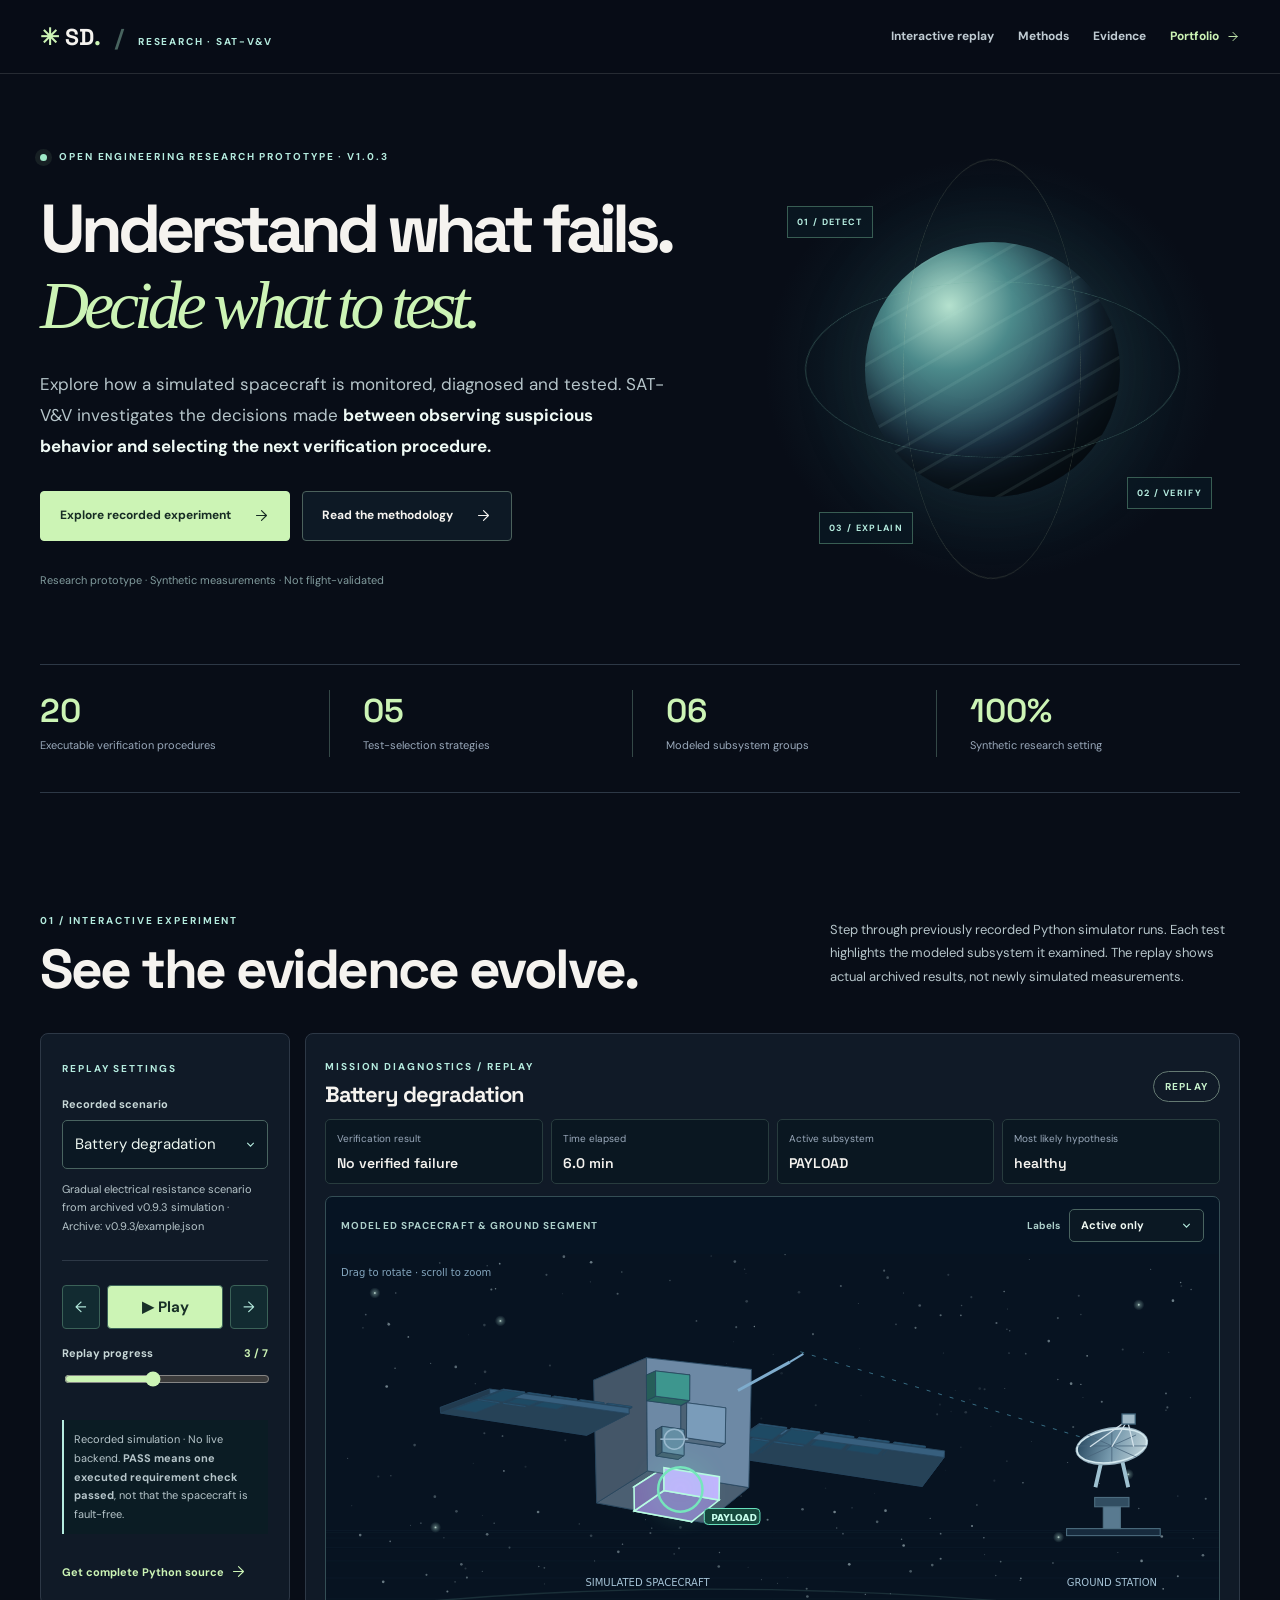
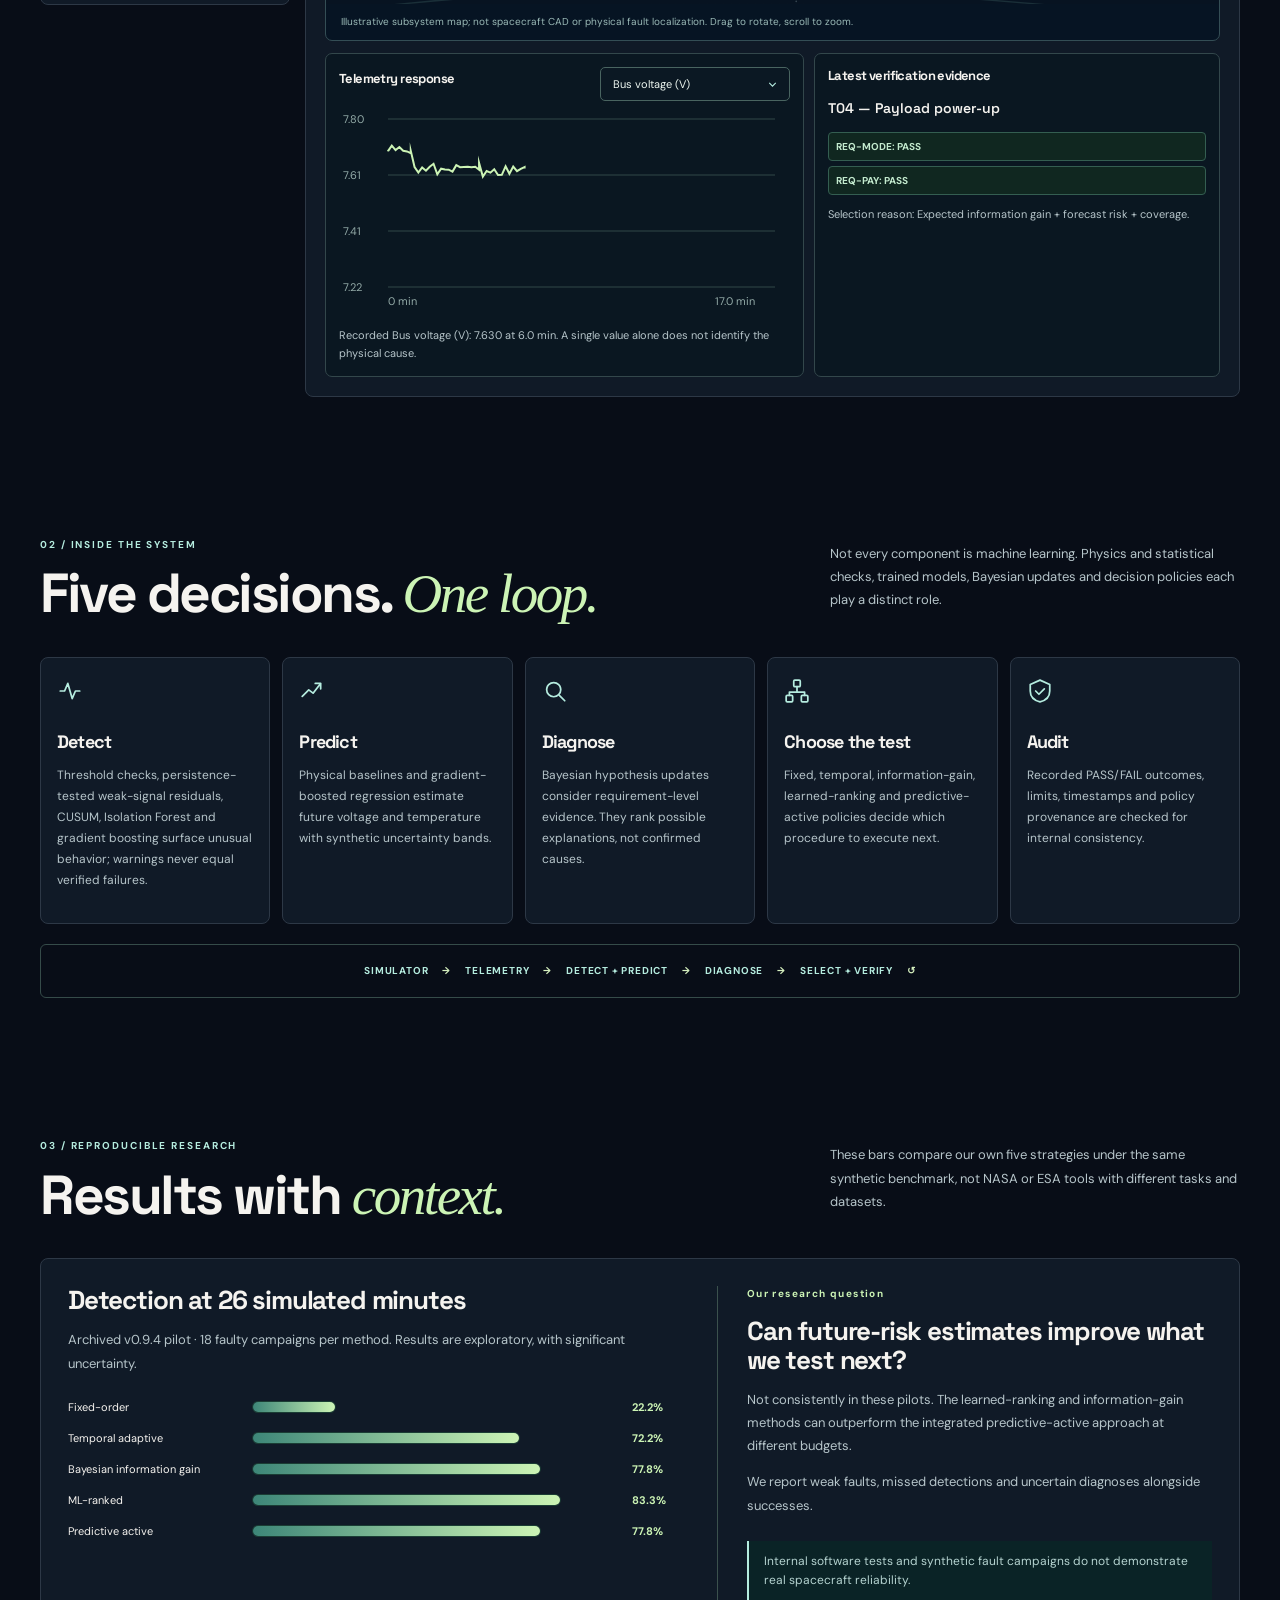
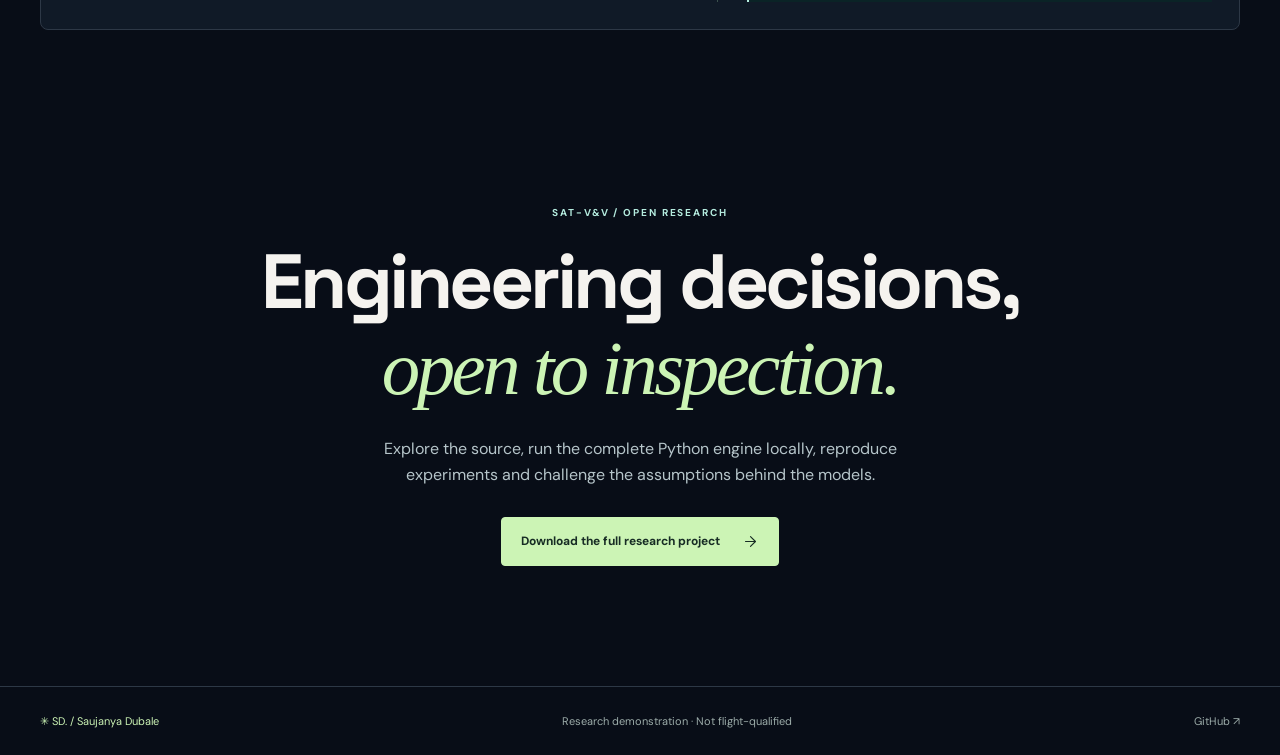
==== satvv/index.html @ 613bc293 "Add files via upload" ====
<!doctype html><html lang="en"><head><meta charset="utf-8"><meta name="viewport" content="width=device-width,initial-scale=1"><meta name="theme-color" content="#080d17"><meta name="description" content="SAT-V&V is a research prototype for predictive spacecraft verification, fault diagnosis, and evidence-based test selection."><title>SAT-V&V · Spacecraft Verification Research | Saujanya Dubale</title><link rel="preconnect" href="https://fonts.googleapis.com"><link rel="preconnect" href="https://fonts.gstatic.com" crossorigin><link href="https://fonts.googleapis.com/css2?family=DM+Sans:wght@400;500;600;700&family=Space+Grotesk:wght@400;500;600;700&display=swap" rel="stylesheet"><link rel="stylesheet" href="./site.css"></head><body>
<svg class="icon-library" aria-hidden="true" xmlns="http://www.w3.org/2000/svg"><symbol id="i-arrow" viewBox="0 0 24 24"><path d="M5 12h14m-7-7 7 7-7 7"/></symbol><symbol id="i-activity" viewBox="0 0 24 24"><path d="M3 12h4l3-7 4 14 3-7h4"/></symbol><symbol id="i-trend" viewBox="0 0 24 24"><path d="m3 17 6-6 4 3 7-9m-5 0h5v5"/></symbol><symbol id="i-search" viewBox="0 0 24 24"><circle cx="10.8" cy="10.8" r="6.5"/><path d="m16 16 5 5"/></symbol><symbol id="i-check" viewBox="0 0 24 24"><path d="m4 12 5 5L20 6"/></symbol><symbol id="i-network" viewBox="0 0 24 24"><rect x="9" y="2" width="6" height="6" rx="1"/><rect x="2" y="16" width="6" height="6" rx="1"/><rect x="16" y="16" width="6" height="6" rx="1"/><path d="M12 8v5H5v3m7-3h7v3"/></symbol><symbol id="i-shield" viewBox="0 0 24 24"><path d="m12 2 9 4v6c0 5-3.5 8.7-9 10-5.5-1.3-9-5-9-10V6z"/><path d="m8 12 3 3 5-5"/></symbol></svg>
<header class="topbar"><a class="brand" href="https://saujanyadubale.github.io/"><span class="brand-star">✳</span> SD<span class="brand-dot">.</span><span class="divider">/</span><span class="brand-extra">RESEARCH · SAT-V&V</span></a><nav aria-label="SAT-V&V sections"><a href="#lab">Interactive replay</a><a href="#methods">Methods</a><a href="#evidence">Evidence</a><a class="nav-back" href="https://saujanyadubale.github.io/#work">Portfolio <svg><use href="#i-arrow"/></svg></a></nav></header>
<main>
<section class="hero" aria-labelledby="heroTitle"><div class="hero-copy"><div class="eyebrow"><span class="small-light"></span> OPEN ENGINEERING RESEARCH PROTOTYPE · V1.0.3</div><h1 id="heroTitle">Understand what fails.<br><em>Decide what to test.</em></h1><p>Explore how a simulated spacecraft is monitored, diagnosed and tested. SAT-V&V investigates the decisions made <strong>between observing suspicious behavior and selecting the next verification procedure.</strong></p><div class="hero-actions"><a class="button primary" href="#lab">Explore recorded experiment <svg><use href="#i-arrow"/></svg></a><a class="button outline" href="#methods">Read the methodology <svg><use href="#i-arrow"/></svg></a></div><div class="hero-footnote">Research prototype · Synthetic measurements · Not flight-validated</div></div><div class="hero-aside"><div class="orbit orbit-a"></div><div class="orbit orbit-b"></div><div class="planet"></div><div class="planet-core"></div><div class="orbital-label lab-a">01 / DETECT</div><div class="orbital-label lab-b">02 / VERIFY</div><div class="orbital-label lab-c">03 / EXPLAIN</div></div></section>
<section class="metrics" aria-label="Research scope"><div><strong>20</strong><span>Executable verification procedures</span></div><div><strong>05</strong><span>Test-selection strategies</span></div><div><strong>06</strong><span>Modeled subsystem groups</span></div><div><strong>100%</strong><span>Synthetic research setting</span></div></section>
<section class="section lab" id="lab"><div class="section-head"><div><p class="kicker">01 / INTERACTIVE EXPERIMENT</p><h2>See the evidence evolve.</h2></div><p>Step through previously recorded Python simulator runs. Each test highlights the modeled subsystem it examined. The replay shows actual archived results, not newly simulated measurements.</p></div>
<div class="demo"><aside class="demo-controls"><span class="smallcaps">REPLAY SETTINGS</span><label for="caseSelect">Recorded scenario</label><select id="caseSelect"><option value="battery">Gradual battery degradation</option><option value="healthy">Healthy spacecraft control</option></select><p class="case-description" id="caseDesc">Loading an archived experiment…</p><hr><div class="step-controls"><button id="back" type="button" aria-label="Previous test">←</button><button id="play" type="button">▶ Play</button><button id="forward" type="button" aria-label="Next test">→</button></div><label class="range-head" for="timeline">Replay progress <strong id="stepLabel">0 / 0</strong></label><input type="range" id="timeline" min="0" max="0" value="0"><p class="note">Recorded simulation · No live backend. <strong>PASS means one executed requirement check passed</strong>, not that the spacecraft is fault-free.</p><a class="download" href="./SATVV_FULL_SOURCE.zip" download>Get complete Python source <svg><use href="#i-arrow"/></svg></a></aside>
<div class="demo-main"><div class="demo-title"><div><span class="smallcaps">MISSION DIAGNOSTICS / REPLAY</span><h3 id="demoTitle">Loading experiment…</h3></div><span class="status" id="status">PREPARING</span></div><div class="live-cards"><div><span>Verification result</span><b id="verified">—</b></div><div><span>Time elapsed</span><b id="elapsed">—</b></div><div><span>Active subsystem</span><b id="subsystem">—</b></div><div><span>Most likely hypothesis</span><b id="hypothesis">—</b></div></div><div class="scene"><div class="scene-top"><span>MODELED SPACECRAFT & GROUND SEGMENT</span><label>Labels <select id="missionLabelMode"><option value="focus" selected>Active only</option><option value="all">All</option><option value="none">Off</option></select></label></div><div class="scene-wrap"><canvas id="missionCanvas" role="img" aria-label="Rotatable simulated spacecraft and ground station" height="370"></canvas></div><span class="scene-caption">Illustrative subsystem map; not spacecraft CAD or physical fault localization. Drag to rotate, scroll to zoom.</span></div><div class="evidence-row"><div class="chart"><div class="chart-top"><h4>Telemetry response</h4><select id="signal"><option value="bus_voltage_v">Bus voltage (V)</option><option value="temperature_c">Temperature (°C)</option><option value="bus_current_a">Bus current (A)</option><option value="battery_soc_pct">Battery charge (%)</option></select></div><canvas id="dataChart" height="215" aria-label="Recorded spacecraft telemetry"></canvas><p class="chart-caption" id="chartExplain"></p></div><div class="evidence"><h4>Latest verification evidence</h4><div class="test-label" id="testName">Select a test to begin.</div><div id="checkList"></div><p class="evidence-note" id="testReason">Test decisions use observed telemetry and previous test evidence.</p></div></div></div></div></section>
<section class="section" id="methods"><div class="section-head"><div><p class="kicker">02 / INSIDE THE SYSTEM</p><h2>Five decisions. <em>One loop.</em></h2></div><p>Not every component is machine learning. Physics and statistical checks, trained models, Bayesian updates and decision policies each play a distinct role.</p></div><div class="method-grid"><article><svg><use href="#i-activity"/></svg><h3>Detect</h3><p>Threshold checks, persistence-tested weak-signal residuals, CUSUM, Isolation Forest and gradient boosting surface unusual behavior; warnings never equal verified failures.</p></article><article><svg><use href="#i-trend"/></svg><h3>Predict</h3><p>Physical baselines and gradient-boosted regression estimate future voltage and temperature with synthetic uncertainty bands.</p></article><article><svg><use href="#i-search"/></svg><h3>Diagnose</h3><p>Bayesian hypothesis updates consider requirement-level evidence. They rank possible explanations, not confirmed causes.</p></article><article><svg><use href="#i-network"/></svg><h3>Choose the test</h3><p>Fixed, temporal, information-gain, learned-ranking and predictive-active policies decide which procedure to execute next.</p></article><article><svg><use href="#i-shield"/></svg><h3>Audit</h3><p>Recorded PASS/FAIL outcomes, limits, timestamps and policy provenance are checked for internal consistency.</p></article></div><div class="flow-line"><span>SIMULATOR</span> <b>→</b> <span>TELEMETRY</span> <b>→</b> <span>DETECT + PREDICT</span> <b>→</b> <span>DIAGNOSE</span> <b>→</b> <span>SELECT + VERIFY</span> <b>↺</b></div></section>
<section class="section evidence-section" id="evidence"><div class="section-head"><div><p class="kicker">03 / REPRODUCIBLE RESEARCH</p><h2>Results with <em>context.</em></h2></div><p>These bars compare our own five strategies under the same synthetic benchmark, not NASA or ESA tools with different tasks and datasets.</p></div><div class="bench"><div class="benchmark-left"><h3>Detection at 26 simulated minutes</h3><p>Archived v0.9.4 pilot · 18 faulty campaigns per method. Results are exploratory, with significant uncertainty.</p><div class="barstack"><div><span>Fixed-order</span><i style="--w:22.2%"></i><b>22.2%</b></div><div><span>Temporal adaptive</span><i style="--w:72.2%"></i><b>72.2%</b></div><div><span>Bayesian information gain</span><i style="--w:77.8%"></i><b>77.8%</b></div><div><span>ML-ranked</span><i style="--w:83.3%"></i><b>83.3%</b></div><div><span>Predictive active</span><i style="--w:77.8%"></i><b>77.8%</b></div></div></div><div class="benchmark-right"><div class="statement">Our research question</div><h3>Can future-risk estimates improve what we test next?</h3><p>Not consistently in these pilots. The learned-ranking and information-gain methods can outperform the integrated predictive-active approach at different budgets.</p><p>We report weak faults, missed detections and uncertain diagnoses alongside successes.</p><div class="limit">Internal software tests and synthetic fault campaigns do not demonstrate real spacecraft reliability.</div></div></div></section>
<section class="section closing"><p class="kicker">SAT-V&V / OPEN RESEARCH</p><h2>Engineering decisions,<br><em>open to inspection.</em></h2><p>Explore the source, run the complete Python engine locally, reproduce experiments and challenge the assumptions behind the models.</p><a class="button primary" href="./SATVV_FULL_SOURCE.zip" download>Download the full research project <svg><use href="#i-arrow"/></svg></a></section></main><footer><a href="https://saujanyadubale.github.io/">✳ SD. / Saujanya Dubale</a><span>Research demonstration · Not flight-qualified</span><a href="https://github.com/saujanyadubale">GitHub ↗</a></footer>
<script src="./mission3d.js"></script><script src="./app.js" defer></script></body></html>
---- satvv/site.css ----
:root{--bg:#080d17;--surface:#101a27;--ink:#f5f3ef;--muted:#9aa9bb;--teal:#b5ecdf;--lime:#ccf4b5;--line:#2d3846;--display:'Space Grotesk',Arial,sans-serif;--body:'DM Sans',Arial,sans-serif;color-scheme:dark}*{box-sizing:border-box}html{scroll-behavior:smooth}body{margin:0;color:var(--ink);background:var(--bg);font:15px/1.65 var(--body)}button,select,input{font:inherit}a{color:inherit;text-decoration:none}button{cursor:pointer}svg.icon-library{position:absolute;width:0;height:0;overflow:hidden}svg:not(.icon-library){width:17px;height:17px;fill:none;stroke:currentColor;stroke-width:1.6;stroke-linecap:round;stroke-linejoin:round}h1,h2,h3,h4{font-family:var(--display);letter-spacing:-.045em;line-height:1.12}em{font-family:Georgia,serif;font-style:italic;font-weight:400;color:var(--lime)}p{color:#b6c5ca}hr{border:0;border-top:1px solid var(--line);margin:24px 0}main{width:min(1240px,calc(100% - 80px));margin:auto}.topbar{min-height:74px;border-bottom:1px solid #ffffff20;display:flex;justify-content:space-between;align-items:center;gap:20px;padding:14px max(40px,calc((100vw - 1240px)/2));background:#080d17ed;position:relative;z-index:5}.brand{font:700 23px var(--display)}.brand-star,.brand-dot{color:var(--lime)}.divider{color:#48645f;padding:0 14px}.brand-extra{font:700 10px var(--body);letter-spacing:.18em;color:var(--teal)}.topbar nav{display:flex;align-items:center;gap:24px;color:#bfcbd2;font-size:12px;font-weight:700}.topbar nav a:hover{color:var(--lime)}.nav-back{display:inline-flex;align-items:center;gap:7px;color:var(--lime)}.nav-back svg{width:14px}.hero{min-height:590px;display:grid;grid-template-columns:1.15fr .85fr;align-items:center;gap:35px}.eyebrow,.kicker,.smallcaps{font-size:10px;font-weight:700;letter-spacing:.19em;text-transform:uppercase;color:var(--teal)}.eyebrow{display:flex;align-items:center;gap:12px}.small-light{height:7px;width:7px;background:#9feac8;border-radius:50%;box-shadow:0 0 0 5px #c4f7c014}.hero h1{font-size:clamp(48px,5.3vw,75px);letter-spacing:-.075em;margin:25px 0}.hero-copy>p{font-size:17px;line-height:1.83;max-width:625px}.hero-copy>p strong{color:#effaf5}.hero-actions{display:flex;gap:12px;flex-wrap:wrap;margin-top:29px}.button{display:inline-flex;align-items:center;justify-content:center;gap:22px;border:1px solid #4b615c;padding:14px 19px;border-radius:4px;font-size:12px;font-weight:700;transition:transform .2s,background .2s}.button:hover{transform:translateY(-2px)}.button.primary{color:#172c24;background:var(--lime);border-color:var(--lime)}.button.outline{background:#0d1925}.hero-footnote{font-size:11px;margin-top:30px;color:#819b9d}.hero-aside{height:460px;position:relative;display:grid;place-items:center;overflow:hidden;background:radial-gradient(ellipse at center,#132d37 0%,transparent 65%)}.orbit{position:absolute;width:375px;height:375px;border:1px solid #6fae9c56;border-radius:50%;transform:rotateX(62deg) rotateZ(24deg)}.orbit-b{transform:rotateY(65deg) rotate(20deg);width:420px;height:420px;border-color:#d6e6b52c}.planet{border-radius:50%;height:255px;width:255px;background:radial-gradient(circle at 33% 25%,#b5e1ce 0%,#4c8a8b 25%,#1d354a 57%,#0a1222 82%);box-shadow:inset -25px -35px 50px #04090ac7,0 0 80px #487e7e23}.planet-core{height:255px;width:255px;position:absolute;border-radius:50%;background:repeating-linear-gradient(150deg,transparent 0 15px,#b9e8da18 16px 18px,transparent 19px 30px)}.orbital-label{position:absolute;background:#0a1923c7;padding:9px;border:1px solid #385d53;color:var(--teal);letter-spacing:.15em;font:700 9px var(--body)}.lab-a{top:67px;left:42px}.lab-b{bottom:90px;right:28px}.lab-c{bottom:55px;left:74px}.metrics{display:grid;grid-template-columns:repeat(4,1fr);gap:14px;padding:25px 0 35px;border-block:1px solid var(--line)}.metrics>div{border-right:1px solid #344847;padding-left:19px}.metrics>div:first-child{padding-left:0}.metrics>div:last-child{border:0}.metrics strong{display:block;color:var(--lime);font:600 33px var(--display)}.metrics span{font-size:11px;color:var(--muted)}.section{padding:110px 0 20px;scroll-margin-top:32px}.section-head{display:flex;justify-content:space-between;gap:50px;align-items:end;margin-bottom:32px}.section-head h2{font-size:clamp(35px,4.3vw,58px);margin:6px 0 0}.section-head>p{max-width:410px;font-size:13px;line-height:1.8}.demo{display:grid;grid-template-columns:250px 1fr;gap:15px;align-items:start}.demo-controls,.demo-main,.method-grid article,.bench{border:1px solid var(--line);background:var(--surface);border-radius:8px}.demo-controls{padding:21px;position:sticky;top:15px}.demo-controls label{display:block;font-weight:700;font-size:11px;margin:15px 0 7px;color:#c7d7d7}.demo-controls select,.scene-top select,.chart-top select{width:100%;background:#0b1823;border:1px solid #496460;color:#eef7f1;padding:11px 32px 11px 12px;border-radius:5px;min-height:43px;appearance:none;background-image:url('data:image/svg+xml,%3Csvg xmlns="http://www.w3.org/2000/svg" viewBox="0 0 24 24" width="13" height="13" fill="none" stroke="%23b5ecdf" stroke-width="2"><path d="m6 9 6 6 6-6"/></svg>');background-repeat:no-repeat;background-position:right 10px center}.case-description,.note{font-size:11px;line-height:1.7}.step-controls{display:flex;gap:7px}.step-controls button{background:#122b31;border:1px solid #3b6258;color:var(--teal);padding:9px 12px;border-radius:4px}.step-controls #play{flex:1;background:var(--lime);color:#183027;font-weight:700}.range-head{display:flex!important;justify-content:space-between;align-items:center}.range-head strong{color:var(--lime)}input[type=range]{width:100%;accent-color:var(--lime)}.note{border-left:2px solid var(--teal);padding:10px;background:#0b1c24;margin-top:25px}.download{display:inline-flex;align-items:center;gap:6px;color:var(--lime);font-size:11px;font-weight:700;margin-top:18px}.demo-main{padding:19px;min-width:0}.demo-title{display:flex;align-items:center;justify-content:space-between;gap:10px}.demo-title h3{font-size:22px;margin:4px 0 13px}.status{border:1px solid #647972;color:#c8f3cd;border-radius:50px;font:700 10px var(--body);letter-spacing:.12em;padding:8px 11px}.status.fail{color:#f7aa9e;border-color:#b16c6a}.live-cards{display:grid;grid-template-columns:repeat(4,1fr);gap:8px;margin-bottom:12px}.live-cards>div{background:#0a1721;border:1px solid #283c3e;border-radius:5px;padding:11px;min-width:0}.live-cards span{display:block;font-size:10px;color:var(--muted)}.live-cards b{display:block;font:600 14px var(--display);margin-top:6px;overflow-wrap:anywhere}.scene{border:1px solid #344e55;border-radius:7px;background:#061423;overflow:hidden}.scene-top{display:flex;align-items:center;justify-content:space-between;gap:10px;padding:12px 15px;color:#accfca;font:700 10px var(--body);letter-spacing:.11em}.scene-top label{display:flex;align-items:center;gap:9px;letter-spacing:0}.scene-top select{width:135px;font-size:11px;min-height:33px;padding:6px 27px 6px 11px}.scene-wrap{height:350px;background:url('./scene-background.svg') center/cover no-repeat;position:relative}.scene-wrap canvas{width:100%;height:100%;display:block;touch-action:none}.scene-caption{display:block;font-size:10px;padding:10px 15px;color:#9ab9b6}.evidence-row{display:grid;grid-template-columns:1.18fr 1fr;gap:10px;margin-top:12px}.chart,.evidence{border:1px solid #33474b;background:#0a1721;border-radius:7px;padding:13px;min-width:0}.chart-top{display:flex;justify-content:space-between;gap:10px;align-items:center}.chart h4,.evidence h4{font-size:13px;margin:2px 0 12px}.chart select{max-width:190px;font-size:11px;padding:7px 30px 7px 12px;min-height:34px}.chart canvas{width:100%;height:215px;display:block}.chart-caption,.evidence-note{font-size:11px;margin-bottom:0;line-height:1.6}.test-label{font:600 14px var(--display);margin:15px 0}.checks span{display:block;padding:7px;margin:5px 0;border:1px solid #345e51;border-radius:4px;background:#102720;color:#c3eace;font:700 10px var(--body)}.checks span.failed{border-color:#8d5050;background:#331f23;color:#ffb6a9}.method-grid{display:grid;grid-template-columns:repeat(5,minmax(0,1fr));gap:12px}.method-grid article{padding:20px 16px}.method-grid svg{width:26px;height:26px;color:var(--teal);margin-bottom:21px}.method-grid h3{font-size:18px;margin:0 0 12px}.method-grid p{font-size:12px;line-height:1.75}.flow-line{display:flex;flex-wrap:wrap;gap:14px;align-items:center;justify-content:center;border:1px solid #354b49;border-radius:6px;padding:18px;margin-top:20px;font-size:10px;font-weight:700;color:var(--teal);letter-spacing:.08em}.flow-line b{color:#d6f0bf}.bench{display:grid;grid-template-columns:1.25fr 1fr;gap:30px;padding:27px}.bench h3{font-size:26px;margin:0 0 12px}.bench p{font-size:13px;line-height:1.78}.benchmark-right{border-left:1px solid #3b514d;padding-left:29px}.statement{font-size:10px;color:var(--lime);letter-spacing:.14em;font-weight:700;margin-bottom:14px}.limit{border-left:2px solid var(--teal);padding:11px 15px;background:#0a2326;color:#b5d3d0;font-size:12px;margin-top:24px}.barstack{display:grid;gap:13px;margin-top:23px}.barstack>div{display:grid;grid-template-columns:175px 1fr 55px;gap:10px;align-items:center;font-size:11px}.barstack i{height:10px;display:block;background:linear-gradient(90deg,#3d8678,var(--lime));border-radius:10px;width:var(--w);min-width:5px;box-shadow:0 0 0 1px #1a3d34}.barstack b{color:var(--lime);font-size:11px}.closing{text-align:center;padding:145px 0 120px}.closing h2{font-size:clamp(45px,6vw,82px);margin:16px 0 24px}.closing p:not(.kicker){max-width:600px;margin:0 auto 28px;font-size:16px}footer{border-top:1px solid var(--line);display:flex;justify-content:space-between;align-items:center;gap:15px;padding:25px max(40px,calc((100vw - 1240px)/2));font-size:11px;color:#9caca9}footer a:first-child{color:var(--lime)}:focus-visible{outline:2px solid var(--lime);outline-offset:4px}@media(max-width:1000px){main{width:min(100% - 36px,1240px)}.topbar{padding:14px 20px}.topbar nav{gap:10px}.hero{grid-template-columns:1fr;min-height:auto;padding-top:75px}.hero-aside{display:none}.demo{grid-template-columns:1fr}.demo-controls{position:static}.method-grid{grid-template-columns:repeat(3,1fr)}.evidence-row{grid-template-columns:1fr 1fr}}@media(max-width:700px){.topbar nav a:not(.nav-back){display:none}.brand-extra{display:none}.hero h1{font-size:clamp(38px,9vw,62px)}.metrics{grid-template-columns:repeat(2,1fr)}.metrics>div{border-right:0;padding-left:0}.section-head{flex-direction:column;align-items:start;gap:5px}.method-grid{grid-template-columns:1fr 1fr}.live-cards{grid-template-columns:repeat(2,1fr)}.evidence-row{grid-template-columns:1fr}.scene-wrap{height:300px}.bench{grid-template-columns:1fr}.benchmark-right{border-left:0;border-top:1px solid #3b514d;padding:21px 0 0}.barstack>div{grid-template-columns:115px 1fr 48px}.flow-line{gap:6px}.flow-line span{font-size:9px}}@media(prefers-reduced-motion:reduce){html{scroll-behavior:auto}.button{transition:none}}
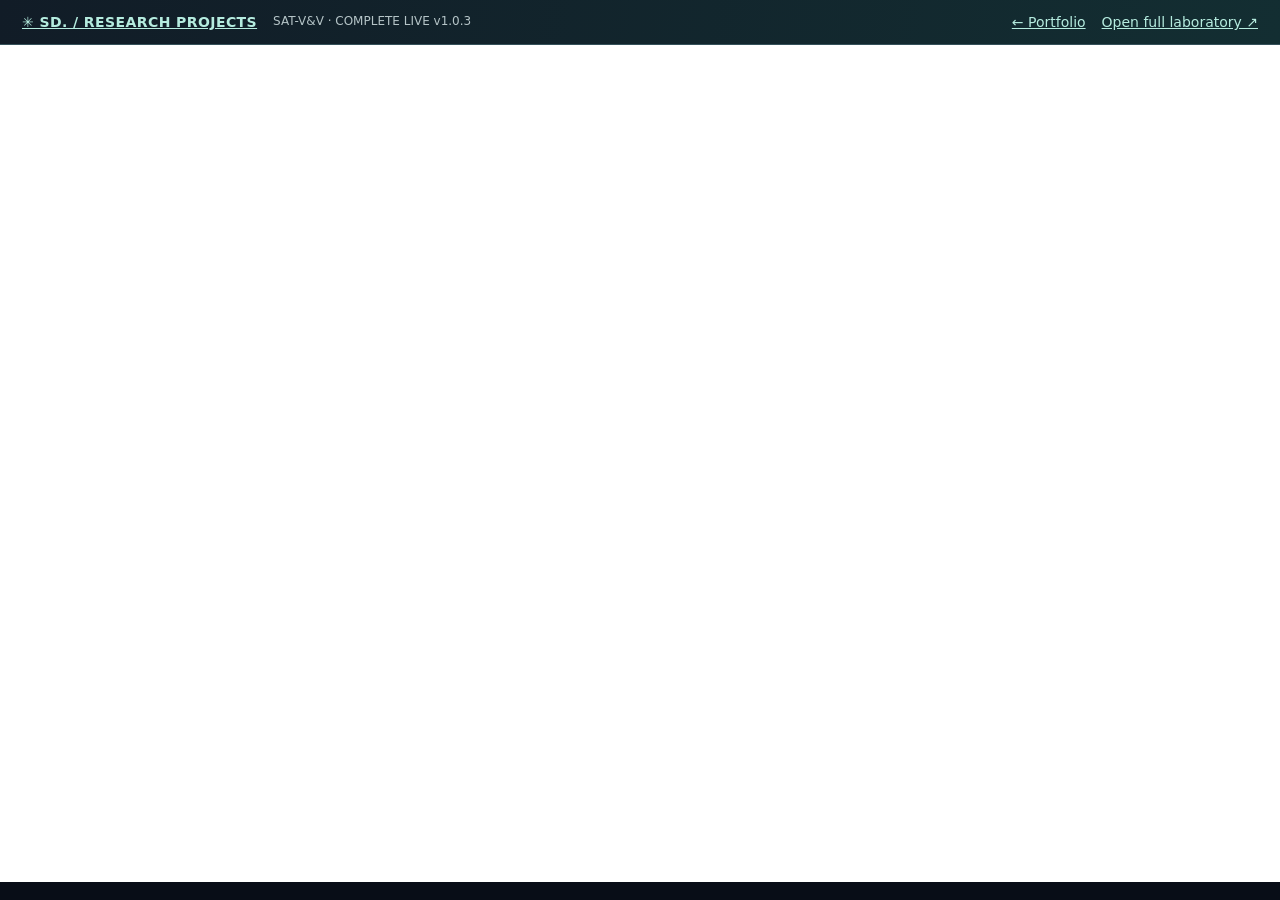
==== commit d8828fbe: "Add files via upload" ====
--- a/satvv/index.html
+++ b/satvv/index.html
@@ -1,13 +1,19 @@
-<!doctype html><html lang="en"><head><meta charset="utf-8"><meta name="viewport" content="width=device-width,initial-scale=1"><meta name="theme-color" content="#080d17"><meta name="description" content="SAT-V&V is a research prototype for predictive spacecraft verification, fault diagnosis, and evidence-based test selection."><title>SAT-V&V · Spacecraft Verification Research | Saujanya Dubale</title><link rel="preconnect" href="https://fonts.googleapis.com"><link rel="preconnect" href="https://fonts.gstatic.com" crossorigin><link href="https://fonts.googleapis.com/css2?family=DM+Sans:wght@400;500;600;700&family=Space+Grotesk:wght@400;500;600;700&display=swap" rel="stylesheet"><link rel="stylesheet" href="./site.css"></head><body>
-<svg class="icon-library" aria-hidden="true" xmlns="http://www.w3.org/2000/svg"><symbol id="i-arrow" viewBox="0 0 24 24"><path d="M5 12h14m-7-7 7 7-7 7"/></symbol><symbol id="i-activity" viewBox="0 0 24 24"><path d="M3 12h4l3-7 4 14 3-7h4"/></symbol><symbol id="i-trend" viewBox="0 0 24 24"><path d="m3 17 6-6 4 3 7-9m-5 0h5v5"/></symbol><symbol id="i-search" viewBox="0 0 24 24"><circle cx="10.8" cy="10.8" r="6.5"/><path d="m16 16 5 5"/></symbol><symbol id="i-check" viewBox="0 0 24 24"><path d="m4 12 5 5L20 6"/></symbol><symbol id="i-network" viewBox="0 0 24 24"><rect x="9" y="2" width="6" height="6" rx="1"/><rect x="2" y="16" width="6" height="6" rx="1"/><rect x="16" y="16" width="6" height="6" rx="1"/><path d="M12 8v5H5v3m7-3h7v3"/></symbol><symbol id="i-shield" viewBox="0 0 24 24"><path d="m12 2 9 4v6c0 5-3.5 8.7-9 10-5.5-1.3-9-5-9-10V6z"/><path d="m8 12 3 3 5-5"/></symbol></svg>
-<header class="topbar"><a class="brand" href="https://saujanyadubale.github.io/"><span class="brand-star">✳</span> SD<span class="brand-dot">.</span><span class="divider">/</span><span class="brand-extra">RESEARCH · SAT-V&V</span></a><nav aria-label="SAT-V&V sections"><a href="#lab">Interactive replay</a><a href="#methods">Methods</a><a href="#evidence">Evidence</a><a class="nav-back" href="https://saujanyadubale.github.io/#work">Portfolio <svg><use href="#i-arrow"/></svg></a></nav></header>
-<main>
-<section class="hero" aria-labelledby="heroTitle"><div class="hero-copy"><div class="eyebrow"><span class="small-light"></span> OPEN ENGINEERING RESEARCH PROTOTYPE · V1.0.3</div><h1 id="heroTitle">Understand what fails.<br><em>Decide what to test.</em></h1><p>Explore how a simulated spacecraft is monitored, diagnosed and tested. SAT-V&V investigates the decisions made <strong>between observing suspicious behavior and selecting the next verification procedure.</strong></p><div class="hero-actions"><a class="button primary" href="#lab">Explore recorded experiment <svg><use href="#i-arrow"/></svg></a><a class="button outline" href="#methods">Read the methodology <svg><use href="#i-arrow"/></svg></a></div><div class="hero-footnote">Research prototype · Synthetic measurements · Not flight-validated</div></div><div class="hero-aside"><div class="orbit orbit-a"></div><div class="orbit orbit-b"></div><div class="planet"></div><div class="planet-core"></div><div class="orbital-label lab-a">01 / DETECT</div><div class="orbital-label lab-b">02 / VERIFY</div><div class="orbital-label lab-c">03 / EXPLAIN</div></div></section>
-<section class="metrics" aria-label="Research scope"><div><strong>20</strong><span>Executable verification procedures</span></div><div><strong>05</strong><span>Test-selection strategies</span></div><div><strong>06</strong><span>Modeled subsystem groups</span></div><div><strong>100%</strong><span>Synthetic research setting</span></div></section>
-<section class="section lab" id="lab"><div class="section-head"><div><p class="kicker">01 / INTERACTIVE EXPERIMENT</p><h2>See the evidence evolve.</h2></div><p>Step through previously recorded Python simulator runs. Each test highlights the modeled subsystem it examined. The replay shows actual archived results, not newly simulated measurements.</p></div>
-<div class="demo"><aside class="demo-controls"><span class="smallcaps">REPLAY SETTINGS</span><label for="caseSelect">Recorded scenario</label><select id="caseSelect"><option value="battery">Gradual battery degradation</option><option value="healthy">Healthy spacecraft control</option></select><p class="case-description" id="caseDesc">Loading an archived experiment…</p><hr><div class="step-controls"><button id="back" type="button" aria-label="Previous test">←</button><button id="play" type="button">▶ Play</button><button id="forward" type="button" aria-label="Next test">→</button></div><label class="range-head" for="timeline">Replay progress <strong id="stepLabel">0 / 0</strong></label><input type="range" id="timeline" min="0" max="0" value="0"><p class="note">Recorded simulation · No live backend. <strong>PASS means one executed requirement check passed</strong>, not that the spacecraft is fault-free.</p><a class="download" href="./SATVV_FULL_SOURCE.zip" download>Get complete Python source <svg><use href="#i-arrow"/></svg></a></aside>
-<div class="demo-main"><div class="demo-title"><div><span class="smallcaps">MISSION DIAGNOSTICS / REPLAY</span><h3 id="demoTitle">Loading experiment…</h3></div><span class="status" id="status">PREPARING</span></div><div class="live-cards"><div><span>Verification result</span><b id="verified">—</b></div><div><span>Time elapsed</span><b id="elapsed">—</b></div><div><span>Active subsystem</span><b id="subsystem">—</b></div><div><span>Most likely hypothesis</span><b id="hypothesis">—</b></div></div><div class="scene"><div class="scene-top"><span>MODELED SPACECRAFT & GROUND SEGMENT</span><label>Labels <select id="missionLabelMode"><option value="focus" selected>Active only</option><option value="all">All</option><option value="none">Off</option></select></label></div><div class="scene-wrap"><canvas id="missionCanvas" role="img" aria-label="Rotatable simulated spacecraft and ground station" height="370"></canvas></div><span class="scene-caption">Illustrative subsystem map; not spacecraft CAD or physical fault localization. Drag to rotate, scroll to zoom.</span></div><div class="evidence-row"><div class="chart"><div class="chart-top"><h4>Telemetry response</h4><select id="signal"><option value="bus_voltage_v">Bus voltage (V)</option><option value="temperature_c">Temperature (°C)</option><option value="bus_current_a">Bus current (A)</option><option value="battery_soc_pct">Battery charge (%)</option></select></div><canvas id="dataChart" height="215" aria-label="Recorded spacecraft telemetry"></canvas><p class="chart-caption" id="chartExplain"></p></div><div class="evidence"><h4>Latest verification evidence</h4><div class="test-label" id="testName">Select a test to begin.</div><div id="checkList"></div><p class="evidence-note" id="testReason">Test decisions use observed telemetry and previous test evidence.</p></div></div></div></div></section>
-<section class="section" id="methods"><div class="section-head"><div><p class="kicker">02 / INSIDE THE SYSTEM</p><h2>Five decisions. <em>One loop.</em></h2></div><p>Not every component is machine learning. Physics and statistical checks, trained models, Bayesian updates and decision policies each play a distinct role.</p></div><div class="method-grid"><article><svg><use href="#i-activity"/></svg><h3>Detect</h3><p>Threshold checks, persistence-tested weak-signal residuals, CUSUM, Isolation Forest and gradient boosting surface unusual behavior; warnings never equal verified failures.</p></article><article><svg><use href="#i-trend"/></svg><h3>Predict</h3><p>Physical baselines and gradient-boosted regression estimate future voltage and temperature with synthetic uncertainty bands.</p></article><article><svg><use href="#i-search"/></svg><h3>Diagnose</h3><p>Bayesian hypothesis updates consider requirement-level evidence. They rank possible explanations, not confirmed causes.</p></article><article><svg><use href="#i-network"/></svg><h3>Choose the test</h3><p>Fixed, temporal, information-gain, learned-ranking and predictive-active policies decide which procedure to execute next.</p></article><article><svg><use href="#i-shield"/></svg><h3>Audit</h3><p>Recorded PASS/FAIL outcomes, limits, timestamps and policy provenance are checked for internal consistency.</p></article></div><div class="flow-line"><span>SIMULATOR</span> <b>→</b> <span>TELEMETRY</span> <b>→</b> <span>DETECT + PREDICT</span> <b>→</b> <span>DIAGNOSE</span> <b>→</b> <span>SELECT + VERIFY</span> <b>↺</b></div></section>
-<section class="section evidence-section" id="evidence"><div class="section-head"><div><p class="kicker">03 / REPRODUCIBLE RESEARCH</p><h2>Results with <em>context.</em></h2></div><p>These bars compare our own five strategies under the same synthetic benchmark, not NASA or ESA tools with different tasks and datasets.</p></div><div class="bench"><div class="benchmark-left"><h3>Detection at 26 simulated minutes</h3><p>Archived v0.9.4 pilot · 18 faulty campaigns per method. Results are exploratory, with significant uncertainty.</p><div class="barstack"><div><span>Fixed-order</span><i style="--w:22.2%"></i><b>22.2%</b></div><div><span>Temporal adaptive</span><i style="--w:72.2%"></i><b>72.2%</b></div><div><span>Bayesian information gain</span><i style="--w:77.8%"></i><b>77.8%</b></div><div><span>ML-ranked</span><i style="--w:83.3%"></i><b>83.3%</b></div><div><span>Predictive active</span><i style="--w:77.8%"></i><b>77.8%</b></div></div></div><div class="benchmark-right"><div class="statement">Our research question</div><h3>Can future-risk estimates improve what we test next?</h3><p>Not consistently in these pilots. The learned-ranking and information-gain methods can outperform the integrated predictive-active approach at different budgets.</p><p>We report weak faults, missed detections and uncertain diagnoses alongside successes.</p><div class="limit">Internal software tests and synthetic fault campaigns do not demonstrate real spacecraft reliability.</div></div></div></section>
-<section class="section closing"><p class="kicker">SAT-V&V / OPEN RESEARCH</p><h2>Engineering decisions,<br><em>open to inspection.</em></h2><p>Explore the source, run the complete Python engine locally, reproduce experiments and challenge the assumptions behind the models.</p><a class="button primary" href="./SATVV_FULL_SOURCE.zip" download>Download the full research project <svg><use href="#i-arrow"/></svg></a></section></main><footer><a href="https://saujanyadubale.github.io/">✳ SD. / Saujanya Dubale</a><span>Research demonstration · Not flight-qualified</span><a href="https://github.com/saujanyadubale">GitHub ↗</a></footer>
-<script src="./mission3d.js"></script><script src="./app.js" defer></script></body></html>
+<!doctype html><html lang="en"><head><meta charset="utf-8"><meta name="viewport" content="width=device-width,initial-scale=1">
+<meta name="theme-color" content="#080d17"><title>SAT-V&V v1.0.3 — Live Research Laboratory</title>
+<style>
+:root{color-scheme:dark}*{box-sizing:border-box}body{margin:0;background:#080d17;color:#f5f3ef;font:14px/1.45 system-ui,sans-serif}
+header{display:flex;justify-content:space-between;align-items:center;gap:16px;padding:12px 22px;background:linear-gradient(100deg,#111c27,#132e32);border-bottom:1px solid #35515a}
+.brand{font-weight:700;letter-spacing:.03em}a{color:#b5ecdf}a:focus-visible,button:focus-visible{outline:2px solid #ccf4b5;outline-offset:3px}
+.bar{display:flex;gap:16px;align-items:center;flex-wrap:wrap}.meta{color:#b5c4c7;font-size:12px}#live{border:0;width:100%;height:calc(100vh - 63px);min-height:550px;display:block;background:#07121e}
+#setup{max-width:720px;margin:12vh auto;padding:28px;border:1px solid #34505c;border-radius:12px;background:#10212f;display:none}
+#setup h1{font-size:27px;margin:0 0 10px}code{color:#b5ecdf;background:#0a1924;padding:3px 6px;border-radius:4px}
+@media(max-width:700px){header{padding:10px 12px}.meta{display:none}#live{height:calc(100vh - 68px)}}
+</style><script src="./app-config.js"></script></head><body>
+<header><div class="bar"><a class="brand" href="/">✳ SD. / RESEARCH PROJECTS</a><span class="meta">SAT-V&V · COMPLETE LIVE v1.0.3</span></div><div class="bar"><a href="/">← Portfolio</a><a id="full" href="#" target="_blank" rel="noopener noreferrer" hidden>Open full laboratory ↗</a></div></header>
+<section id="setup"><h1>Live laboratory is being connected</h1><p>This project runs the original complete SAT-V&V Python engine and frontend, not a prerecorded showcase.</p><p>To finish setup, deploy the backend and set <code>window.SATVV_LIVE_URL</code> in <code>satvv/app-config.js</code> to its HTTPS address.</p></section>
+<div id="startup" role="status" style="padding:12px 22px;color:#b5ecdf;background:#10212f;border-bottom:1px solid #35515a" hidden>Connecting to the free simulation server… If it has been idle, starting it may take about a minute.</div>
+<iframe id="live" title="SAT-V&V interactive spacecraft verification laboratory" loading="eager" referrerpolicy="strict-origin-when-cross-origin" allow="fullscreen" hidden></iframe>
+<script>
+(function(){let raw=window.SATVV_LIVE_URL||'';let url;try{url=new URL(raw)}catch{}if(!url||url.protocol!=='https:'||!url.hostname){document.getElementById('setup').style.display='block';return;}
+const href=url.origin+'/';document.getElementById('startup').hidden=false;document.getElementById('live').addEventListener('load',()=>document.getElementById('startup').hidden=true);document.getElementById('live').src=href;document.getElementById('live').hidden=false;const btn=document.getElementById('full');btn.href=href;btn.hidden=false;})();
+</script></body></html>
